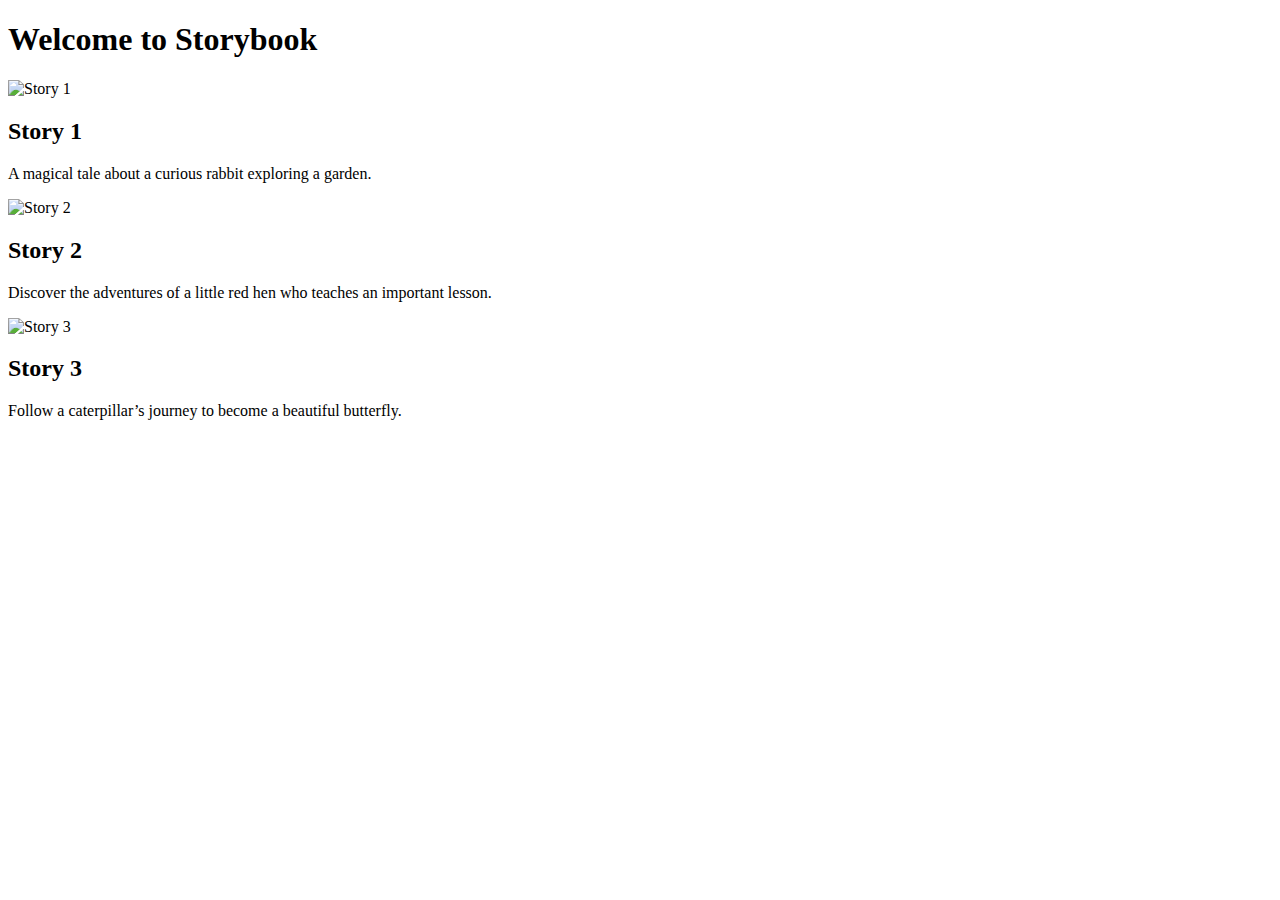
==== index.html @ d529b20e "index.html" ====
<!DOCTYPE html>
<html lang="en">
<head>
  <meta charset="UTF-8">
  <meta name="viewport" content="width=device-width, initial-scale=1.0">
  <title>Storybook</title>
  <link rel="stylesheet" href="style.css">
</head>
<body>
  <div class="welcome-section">
    <h1>Welcome to Storybook</h1>
  </div>
  <div class="story-section">
    <div class="story-box">
      <img src="story1.jpg" alt="Story 1" class="story-image">
      <h2>Story 1</h2>
      <p>A magical tale about a curious rabbit exploring a garden.</p>
    </div>
    <div class="story-box">
      <img src="story2.jpg" alt="Story 2" class="story-image">
      <h2>Story 2</h2>
      <p>Discover the adventures of a little red hen who teaches an important lesson.</p>
    </div>
    <div class="story-box">
      <img src="story3.jpg" alt="Story 3" class="story-image">
      <h2>Story 3</h2>
      <p>Follow a caterpillar’s journey to become a beautiful butterfly.</p>
    </div>
  </div>
  <script src="script.js"></script>
</body>
</html>
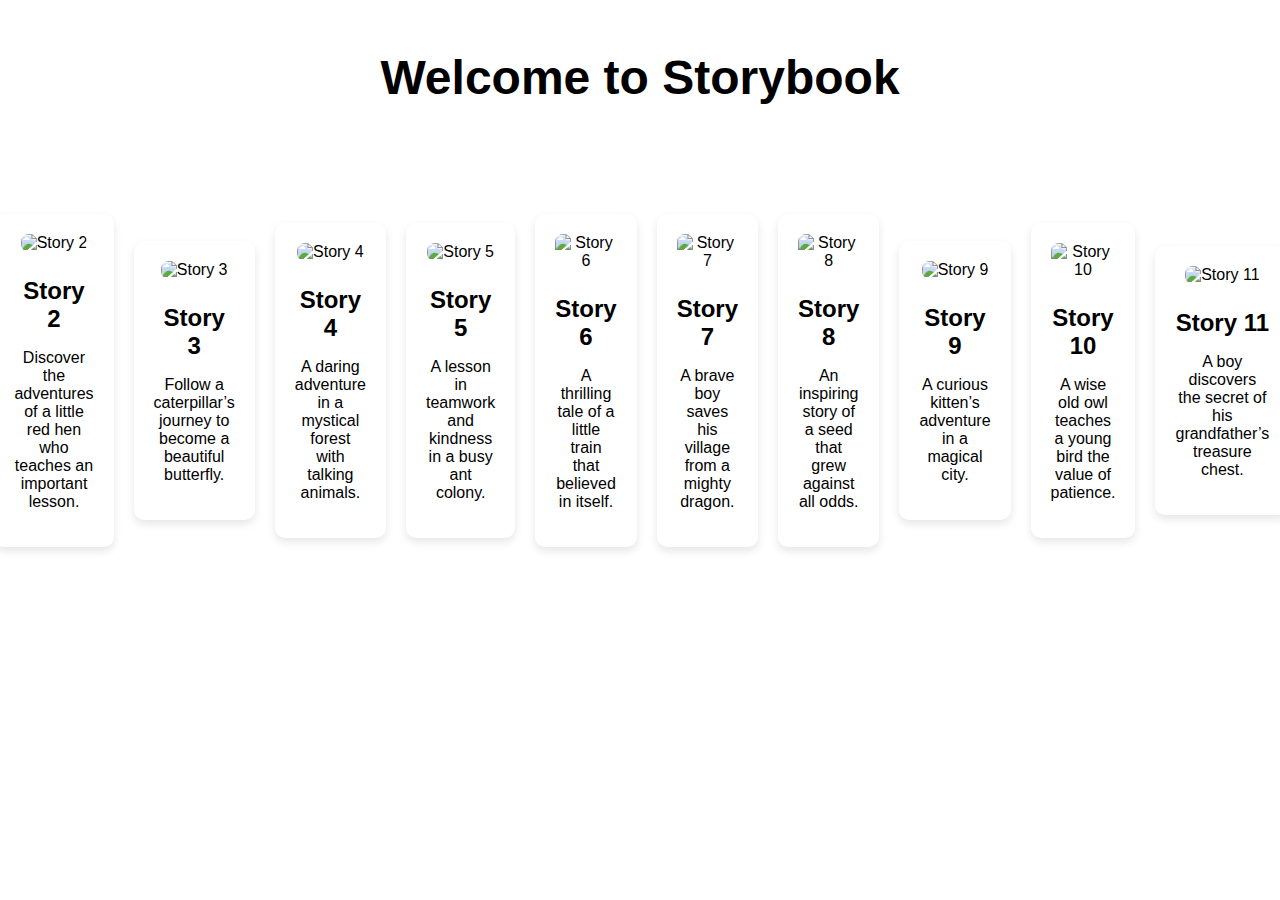
==== commit 3afc232c: "index.html" ====
--- a/index.html
+++ b/index.html
@@ -11,6 +11,7 @@
     <h1>Welcome to Storybook</h1>
   </div>
   <div class="story-section">
+    <!-- 12 Boxes for Stories -->
     <div class="story-box">
       <img src="story1.jpg" alt="Story 1" class="story-image">
       <h2>Story 1</h2>
@@ -26,6 +27,51 @@
       <h2>Story 3</h2>
       <p>Follow a caterpillar’s journey to become a beautiful butterfly.</p>
     </div>
+    <div class="story-box">
+      <img src="story4.jpg" alt="Story 4" class="story-image">
+      <h2>Story 4</h2>
+      <p>A daring adventure in a mystical forest with talking animals.</p>
+    </div>
+    <div class="story-box">
+      <img src="story5.jpg" alt="Story 5" class="story-image">
+      <h2>Story 5</h2>
+      <p>A lesson in teamwork and kindness in a busy ant colony.</p>
+    </div>
+    <div class="story-box">
+      <img src="story6.jpg" alt="Story 6" class="story-image">
+      <h2>Story 6</h2>
+      <p>A thrilling tale of a little train that believed in itself.</p>
+    </div>
+    <div class="story-box">
+      <img src="story7.jpg" alt="Story 7" class="story-image">
+      <h2>Story 7</h2>
+      <p>A brave boy saves his village from a mighty dragon.</p>
+    </div>
+    <div class="story-box">
+      <img src="story8.jpg" alt="Story 8" class="story-image">
+      <h2>Story 8</h2>
+      <p>An inspiring story of a seed that grew against all odds.</p>
+    </div>
+    <div class="story-box">
+      <img src="story9.jpg" alt="Story 9" class="story-image">
+      <h2>Story 9</h2>
+      <p>A curious kitten’s adventure in a magical city.</p>
+    </div>
+    <div class="story-box">
+      <img src="story10.jpg" alt="Story 10" class="story-image">
+      <h2>Story 10</h2>
+      <p>A wise old owl teaches a young bird the value of patience.</p>
+    </div>
+    <div class="story-box">
+      <img src="story11.jpg" alt="Story 11" class="story-image">
+      <h2>Story 11</h2>
+      <p>A boy discovers the secret of his grandfather’s treasure chest.</p>
+    </div>
+    <div class="story-box">
+      <img src="story12.jpg" alt="Story 12" class="story-image">
+      <h2>Story 12</h2>
+      <p>A girl’s magical journey through a land of talking flowers.</p>
+    </div>
   </div>
   <script src="script.js"></script>
 </body>
--- a/style.css
+++ b/style.css
@@ -0,0 +1,59 @@
+/* General Styles */
+body {
+  margin: 0;
+  font-family: Arial, sans-serif;
+  background-color: white;
+  color: black;
+}
+
+h1, h2, p {
+  text-align: center;
+}
+
+/* Welcome Section */
+.welcome-section {
+  background-color: white;
+  padding: 50px;
+}
+
+.welcome-section h1 {
+  font-size: 3em;
+  color: babyPink;
+  margin: 0;
+}
+
+/* Story Section */
+.story-section {
+  display: flex;
+  justify-content: center;
+  align-items: center;
+  margin: 50px auto;
+  gap: 20px;
+}
+
+.story-box {
+  background-color: white;
+  border: 2px solid babyPink;
+  border-radius: 10px;
+  width: 250px;
+  padding: 20px;
+  text-align: center;
+  box-shadow: 0 4px 8px rgba(0, 0, 0, 0.1);
+}
+
+.story-image {
+  max-width: 100%;
+  border-radius: 8px;
+  margin-bottom: 15px;
+}
+
+.story-box h2 {
+  font-size: 1.5em;
+  margin: 10px 0;
+  color: babyPink;
+}
+
+.story-box p {
+  font-size: 1em;
+  color: black;
+}
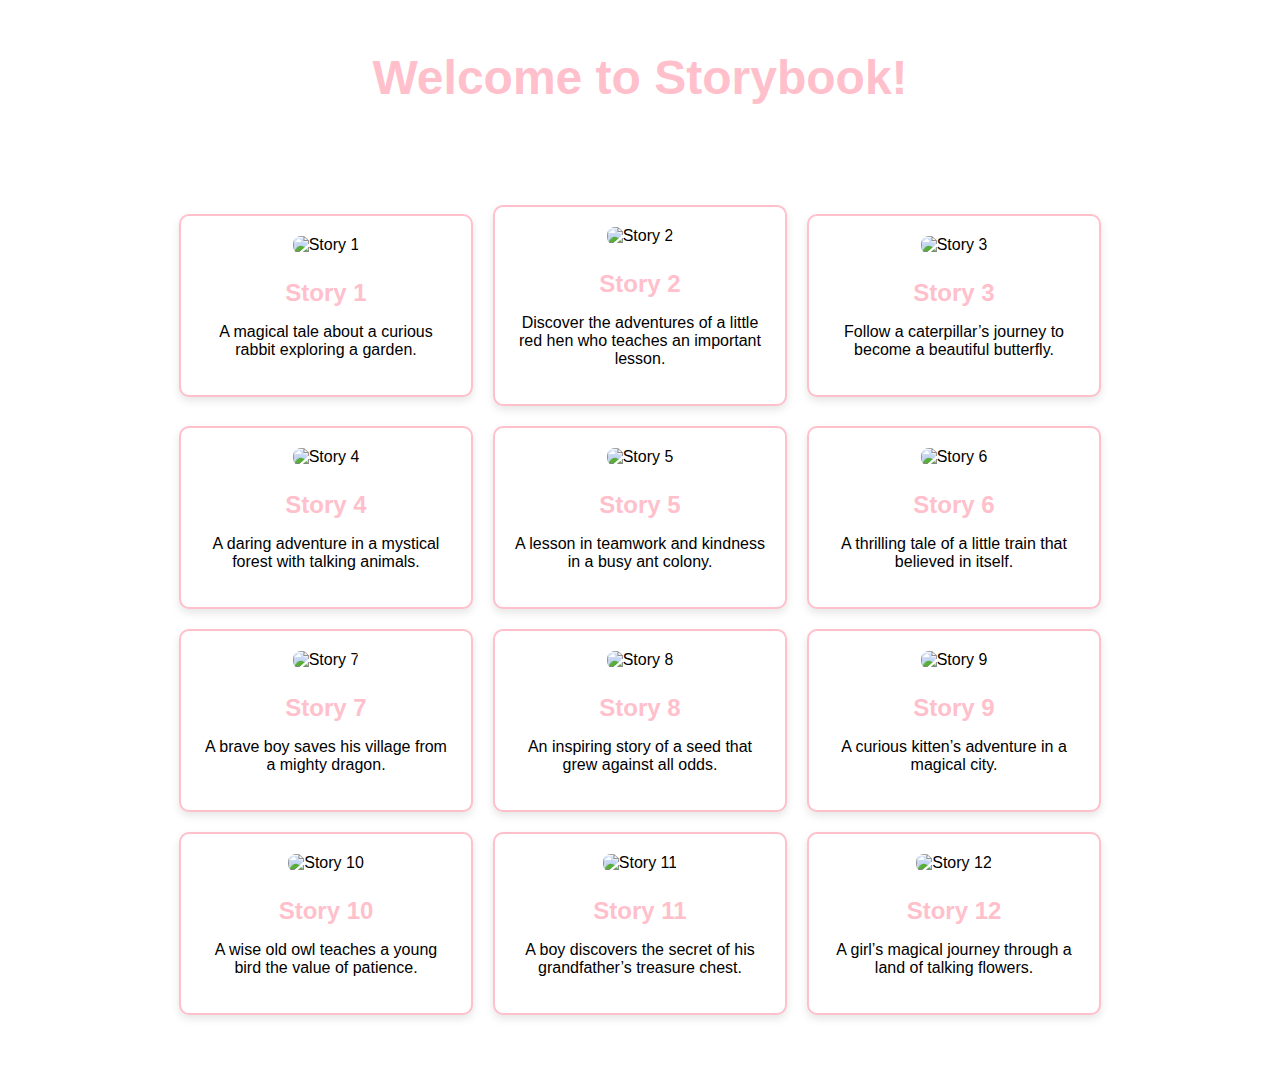
==== commit f3457b7d: "index.html" ====
--- a/index.html
+++ b/index.html
@@ -8,9 +8,11 @@
 </head>
 <body>
   <div class="welcome-section">
-    <h1>Welcome to Storybook</h1>
+    <h1>Welcome to Storybook!</h1>
   </div>
   <div class="story-section">
+
+  
     <!-- 12 Boxes for Stories -->
     <div class="story-box">
       <img src="story1.jpg" alt="Story 1" class="story-image">
--- a/style.css
+++ b/style.css
@@ -18,27 +18,34 @@
 
 .welcome-section h1 {
   font-size: 3em;
-  color: babyPink;
+  color: #FFC0CB; /* Baby Pink */
   margin: 0;
 }
 
 /* Story Section */
 .story-section {
   display: flex;
+  flex-wrap: wrap;
   justify-content: center;
   align-items: center;
   margin: 50px auto;
   gap: 20px;
+  max-width: 1200px;
 }
 
 .story-box {
   background-color: white;
-  border: 2px solid babyPink;
+  border: 2px solid #FFC0CB; /* Baby Pink Border */
   border-radius: 10px;
   width: 250px;
   padding: 20px;
   text-align: center;
   box-shadow: 0 4px 8px rgba(0, 0, 0, 0.1);
+  transition: transform 0.2s;
+}
+
+.story-box:hover {
+  transform: scale(1.05);
 }
 
 .story-image {
@@ -50,7 +57,7 @@
 .story-box h2 {
   font-size: 1.5em;
   margin: 10px 0;
-  color: babyPink;
+  color: #FFC0CB; /* Baby Pink */
 }
 
 .story-box p {
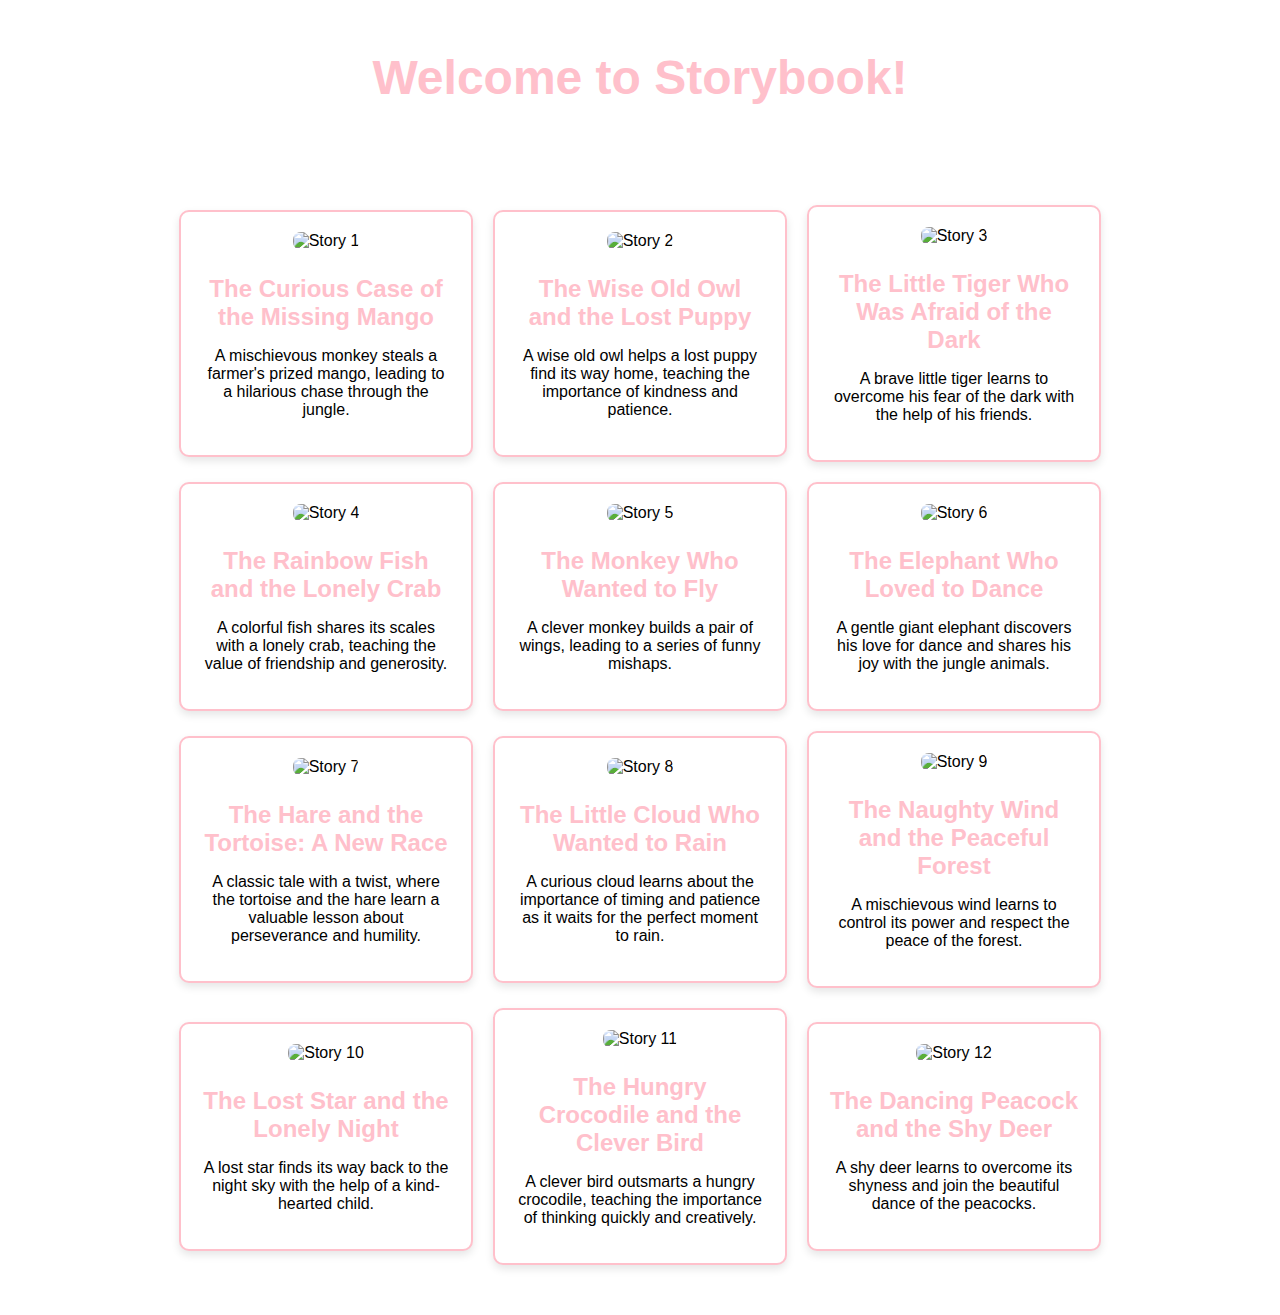
==== commit 8dfd52a1: "index.html" ====
--- a/index.html
+++ b/index.html
@@ -16,63 +16,63 @@
     <!-- 12 Boxes for Stories -->
     <div class="story-box">
       <img src="story1.jpg" alt="Story 1" class="story-image">
-      <h2>Story 1</h2>
-      <p>A magical tale about a curious rabbit exploring a garden.</p>
+      <h2>The Curious Case of the Missing Mango</h2>
+      <p>A mischievous monkey steals a farmer's prized mango, leading to a hilarious chase through the jungle.</p>
     </div>
     <div class="story-box">
       <img src="story2.jpg" alt="Story 2" class="story-image">
-      <h2>Story 2</h2>
-      <p>Discover the adventures of a little red hen who teaches an important lesson.</p>
+      <h2>The Wise Old Owl and the Lost Puppy</h2>
+      <p>A wise old owl helps a lost puppy find its way home, teaching the importance of kindness and patience.</p>
     </div>
     <div class="story-box">
       <img src="story3.jpg" alt="Story 3" class="story-image">
-      <h2>Story 3</h2>
-      <p>Follow a caterpillar’s journey to become a beautiful butterfly.</p>
+      <h2>The Little Tiger Who Was Afraid of the Dark</h2>
+      <p>A brave little tiger learns to overcome his fear of the dark with the help of his friends.</p>
     </div>
     <div class="story-box">
       <img src="story4.jpg" alt="Story 4" class="story-image">
-      <h2>Story 4</h2>
-      <p>A daring adventure in a mystical forest with talking animals.</p>
+      <h2>The Rainbow Fish and the Lonely Crab</h2>
+      <p>A colorful fish shares its scales with a lonely crab, teaching the value of friendship and generosity.</p>
     </div>
     <div class="story-box">
       <img src="story5.jpg" alt="Story 5" class="story-image">
-      <h2>Story 5</h2>
-      <p>A lesson in teamwork and kindness in a busy ant colony.</p>
+      <h2>The Monkey Who Wanted to Fly</h2>
+      <p>A clever monkey builds a pair of wings, leading to a series of funny mishaps.</p>
     </div>
     <div class="story-box">
       <img src="story6.jpg" alt="Story 6" class="story-image">
-      <h2>Story 6</h2>
-      <p>A thrilling tale of a little train that believed in itself.</p>
+      <h2>The Elephant Who Loved to Dance</h2>
+      <p>A gentle giant elephant discovers his love for dance and shares his joy with the jungle animals.</p>
     </div>
     <div class="story-box">
       <img src="story7.jpg" alt="Story 7" class="story-image">
-      <h2>Story 7</h2>
-      <p>A brave boy saves his village from a mighty dragon.</p>
+      <h2>The Hare and the Tortoise: A New Race</h2>
+      <p>A classic tale with a twist, where the tortoise and the hare learn a valuable lesson about perseverance and humility.</p>
     </div>
     <div class="story-box">
       <img src="story8.jpg" alt="Story 8" class="story-image">
-      <h2>Story 8</h2>
-      <p>An inspiring story of a seed that grew against all odds.</p>
+      <h2>The Little Cloud Who Wanted to Rain</h2>
+      <p>A curious cloud learns about the importance of timing and patience as it waits for the perfect moment to rain.</p>
     </div>
     <div class="story-box">
       <img src="story9.jpg" alt="Story 9" class="story-image">
-      <h2>Story 9</h2>
-      <p>A curious kitten’s adventure in a magical city.</p>
+      <h2>The Naughty Wind and the Peaceful Forest</h2>
+      <p>A mischievous wind learns to control its power and respect the peace of the forest.</p>
     </div>
     <div class="story-box">
       <img src="story10.jpg" alt="Story 10" class="story-image">
-      <h2>Story 10</h2>
-      <p>A wise old owl teaches a young bird the value of patience.</p>
+      <h2>The Lost Star and the Lonely Night</h2>
+      <p>A lost star finds its way back to the night sky with the help of a kind-hearted child.</p>
     </div>
     <div class="story-box">
       <img src="story11.jpg" alt="Story 11" class="story-image">
-      <h2>Story 11</h2>
-      <p>A boy discovers the secret of his grandfather’s treasure chest.</p>
+      <h2>The Hungry Crocodile and the Clever Bird</h2></h2>
+      <p>A clever bird outsmarts a hungry crocodile, teaching the importance of thinking quickly and creatively.</p>
     </div>
     <div class="story-box">
       <img src="story12.jpg" alt="Story 12" class="story-image">
-      <h2>Story 12</h2>
-      <p>A girl’s magical journey through a land of talking flowers.</p>
+      <h2>The Dancing Peacock and the Shy Deer</h2>
+      <p>A shy deer learns to overcome its shyness and join the beautiful dance of the peacocks.</p>
     </div>
   </div>
   <script src="script.js"></script>
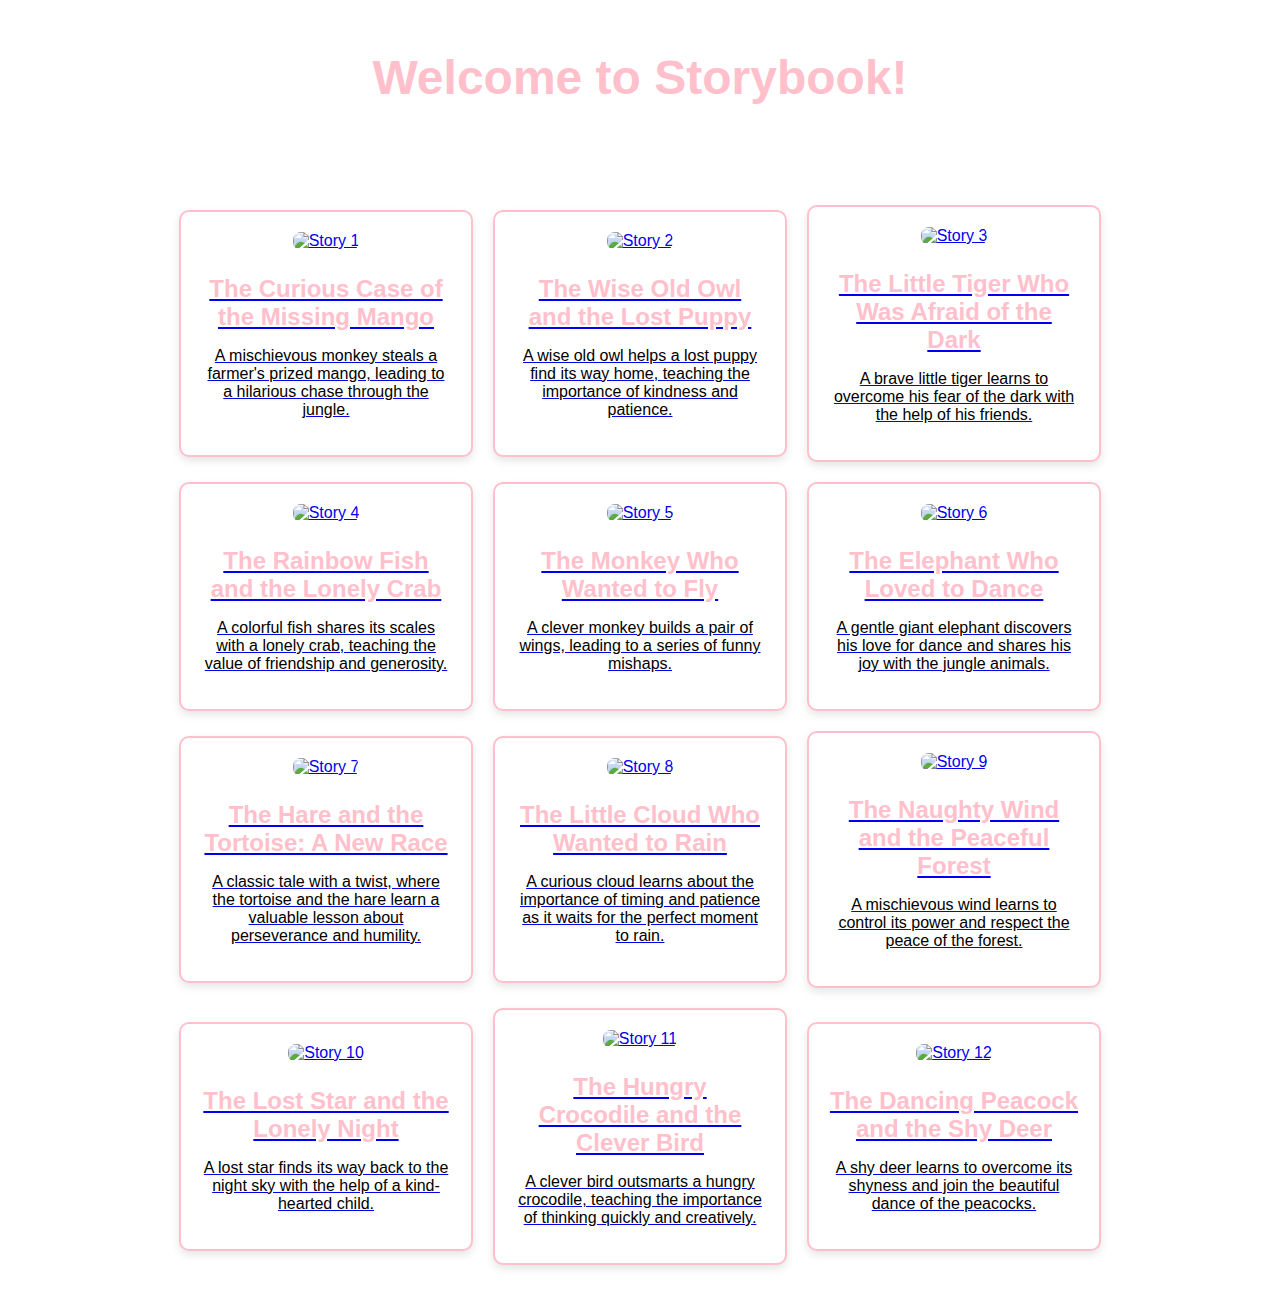
==== commit d98d0c9d: "index.html" ====
--- a/index.html
+++ b/index.html
@@ -12,68 +12,92 @@
   </div>
   <div class="story-section">
 
-  
     <!-- 12 Boxes for Stories -->
-    <div class="story-box">
-      <img src="story1.jpg" alt="Story 1" class="story-image">
-      <h2>The Curious Case of the Missing Mango</h2>
-      <p>A mischievous monkey steals a farmer's prized mango, leading to a hilarious chase through the jungle.</p>
-    </div>
-    <div class="story-box">
-      <img src="story2.jpg" alt="Story 2" class="story-image">
-      <h2>The Wise Old Owl and the Lost Puppy</h2>
-      <p>A wise old owl helps a lost puppy find its way home, teaching the importance of kindness and patience.</p>
-    </div>
-    <div class="story-box">
-      <img src="story3.jpg" alt="Story 3" class="story-image">
-      <h2>The Little Tiger Who Was Afraid of the Dark</h2>
-      <p>A brave little tiger learns to overcome his fear of the dark with the help of his friends.</p>
-    </div>
-    <div class="story-box">
-      <img src="story4.jpg" alt="Story 4" class="story-image">
-      <h2>The Rainbow Fish and the Lonely Crab</h2>
-      <p>A colorful fish shares its scales with a lonely crab, teaching the value of friendship and generosity.</p>
-    </div>
-    <div class="story-box">
-      <img src="story5.jpg" alt="Story 5" class="story-image">
-      <h2>The Monkey Who Wanted to Fly</h2>
-      <p>A clever monkey builds a pair of wings, leading to a series of funny mishaps.</p>
-    </div>
-    <div class="story-box">
-      <img src="story6.jpg" alt="Story 6" class="story-image">
-      <h2>The Elephant Who Loved to Dance</h2>
-      <p>A gentle giant elephant discovers his love for dance and shares his joy with the jungle animals.</p>
-    </div>
-    <div class="story-box">
-      <img src="story7.jpg" alt="Story 7" class="story-image">
-      <h2>The Hare and the Tortoise: A New Race</h2>
-      <p>A classic tale with a twist, where the tortoise and the hare learn a valuable lesson about perseverance and humility.</p>
-    </div>
-    <div class="story-box">
-      <img src="story8.jpg" alt="Story 8" class="story-image">
-      <h2>The Little Cloud Who Wanted to Rain</h2>
-      <p>A curious cloud learns about the importance of timing and patience as it waits for the perfect moment to rain.</p>
-    </div>
-    <div class="story-box">
-      <img src="story9.jpg" alt="Story 9" class="story-image">
-      <h2>The Naughty Wind and the Peaceful Forest</h2>
-      <p>A mischievous wind learns to control its power and respect the peace of the forest.</p>
-    </div>
-    <div class="story-box">
-      <img src="story10.jpg" alt="Story 10" class="story-image">
-      <h2>The Lost Star and the Lonely Night</h2>
-      <p>A lost star finds its way back to the night sky with the help of a kind-hearted child.</p>
-    </div>
-    <div class="story-box">
-      <img src="story11.jpg" alt="Story 11" class="story-image">
-      <h2>The Hungry Crocodile and the Clever Bird</h2></h2>
-      <p>A clever bird outsmarts a hungry crocodile, teaching the importance of thinking quickly and creatively.</p>
-    </div>
-    <div class="story-box">
-      <img src="story12.jpg" alt="Story 12" class="story-image">
-      <h2>The Dancing Peacock and the Shy Deer</h2>
-      <p>A shy deer learns to overcome its shyness and join the beautiful dance of the peacocks.</p>
-    </div>
+    <a href="story1.html" class="story-link">
+      <div class="story-box">
+        <img src="story1.jpg" alt="Story 1" class="story-image">
+        <h2>The Curious Case of the Missing Mango</h2>
+        <p>A mischievous monkey steals a farmer's prized mango, leading to a hilarious chase through the jungle.</p>
+      </div>
+    </a>
+    <a href="story2.html" class="story-link">
+      <div class="story-box">
+        <img src="story2.jpg" alt="Story 2" class="story-image">
+        <h2>The Wise Old Owl and the Lost Puppy</h2>
+        <p>A wise old owl helps a lost puppy find its way home, teaching the importance of kindness and patience.</p>
+      </div>
+    </a>
+    <a href="story3.html" class="story-link">
+      <div class="story-box">
+        <img src="story3.jpg" alt="Story 3" class="story-image">
+        <h2>The Little Tiger Who Was Afraid of the Dark</h2>
+        <p>A brave little tiger learns to overcome his fear of the dark with the help of his friends.</p>
+      </div>
+    </a>
+    <a href="story4.html" class="story-link">
+      <div class="story-box">
+        <img src="story4.jpg" alt="Story 4" class="story-image">
+        <h2>The Rainbow Fish and the Lonely Crab</h2>
+        <p>A colorful fish shares its scales with a lonely crab, teaching the value of friendship and generosity.</p>
+      </div>
+    </a>
+    <a href="story5.html" class="story-link">
+      <div class="story-box">
+        <img src="story5.jpg" alt="Story 5" class="story-image">
+        <h2>The Monkey Who Wanted to Fly</h2>
+        <p>A clever monkey builds a pair of wings, leading to a series of funny mishaps.</p>
+      </div>
+    </a>
+    <a href="story6.html" class="story-link">
+      <div class="story-box">
+        <img src="story6.jpg" alt="Story 6" class="story-image">
+        <h2>The Elephant Who Loved to Dance</h2>
+        <p>A gentle giant elephant discovers his love for dance and shares his joy with the jungle animals.</p>
+      </div>
+    </a>
+    <a href="story7.html" class="story-link">
+      <div class="story-box">
+        <img src="story7.jpg" alt="Story 7" class="story-image">
+        <h2>The Hare and the Tortoise: A New Race</h2>
+        <p>A classic tale with a twist, where the tortoise and the hare learn a valuable lesson about perseverance and humility.</p>
+      </div>
+    </a>
+    <a href="story8.html" class="story-link">
+      <div class="story-box">
+        <img src="story8.jpg" alt="Story 8" class="story-image">
+        <h2>The Little Cloud Who Wanted to Rain</h2>
+        <p>A curious cloud learns about the importance of timing and patience as it waits for the perfect moment to rain.</p>
+      </div>
+    </a>
+    <a href="story9.html" class="story-link">
+      <div class="story-box">
+        <img src="story9.jpg" alt="Story 9" class="story-image">
+        <h2>The Naughty Wind and the Peaceful Forest</h2>
+        <p>A mischievous wind learns to control its power and respect the peace of the forest.</p>
+      </div>
+    </a>
+    <a href="story10.html" class="story-link">
+      <div class="story-box">
+        <img src="story10.jpg" alt="Story 10" class="story-image">
+        <h2>The Lost Star and the Lonely Night</h2>
+        <p>A lost star finds its way back to the night sky with the help of a kind-hearted child.</p>
+      </div>
+    </a>
+    <a href="story11.html" class="story-link">
+      <div class="story-box">
+        <img src="story11.jpg" alt="Story 11" class="story-image">
+        <h2>The Hungry Crocodile and the Clever Bird</h2>
+        <p>A clever bird outsmarts a hungry crocodile, teaching the importance of thinking quickly and creatively.</p>
+      </div>
+    </a>
+    <a href="story12.html" class="story-link">
+      <div class="story-box">
+        <img src="story12.jpg" alt="Story 12" class="story-image">
+        <h2>The Dancing Peacock and the Shy Deer</h2>
+        <p>A shy deer learns to overcome its shyness and join the beautiful dance of the peacocks.</p>
+      </div>
+    </a>
+
   </div>
   <script src="script.js"></script>
 </body>
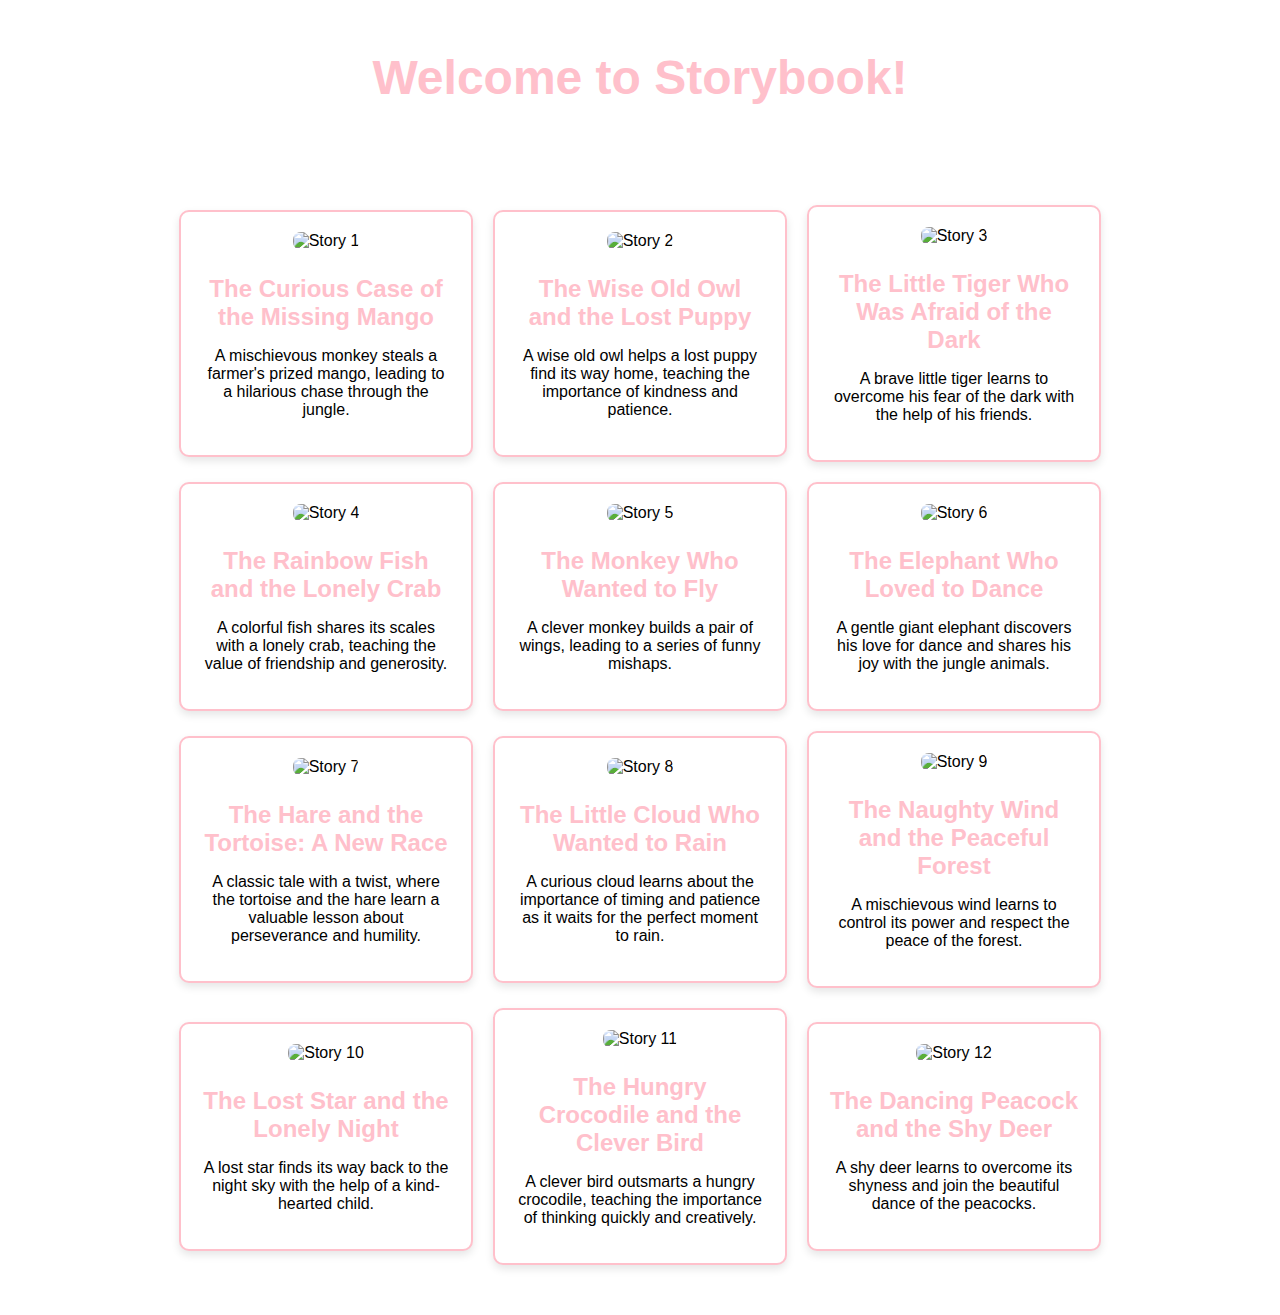
==== commit 55df7318: "index.html" ====
--- a/index.html
+++ b/index.html
@@ -98,6 +98,10 @@
       </div>
     </a>
 
+    <link rel="stylesheet" href="story-style.css">
+<script src="story-script.js"></script>
+
+
   </div>
   <script src="script.js"></script>
 </body>
--- a/style.css
+++ b/style.css
@@ -64,3 +64,13 @@
   font-size: 1em;
   color: black;
 }
+
+/* Make the entire box clickable */
+.story-link {
+  text-decoration: none;
+  color: inherit;
+}
+
+.story-link:hover {
+  text-decoration: none;
+}
